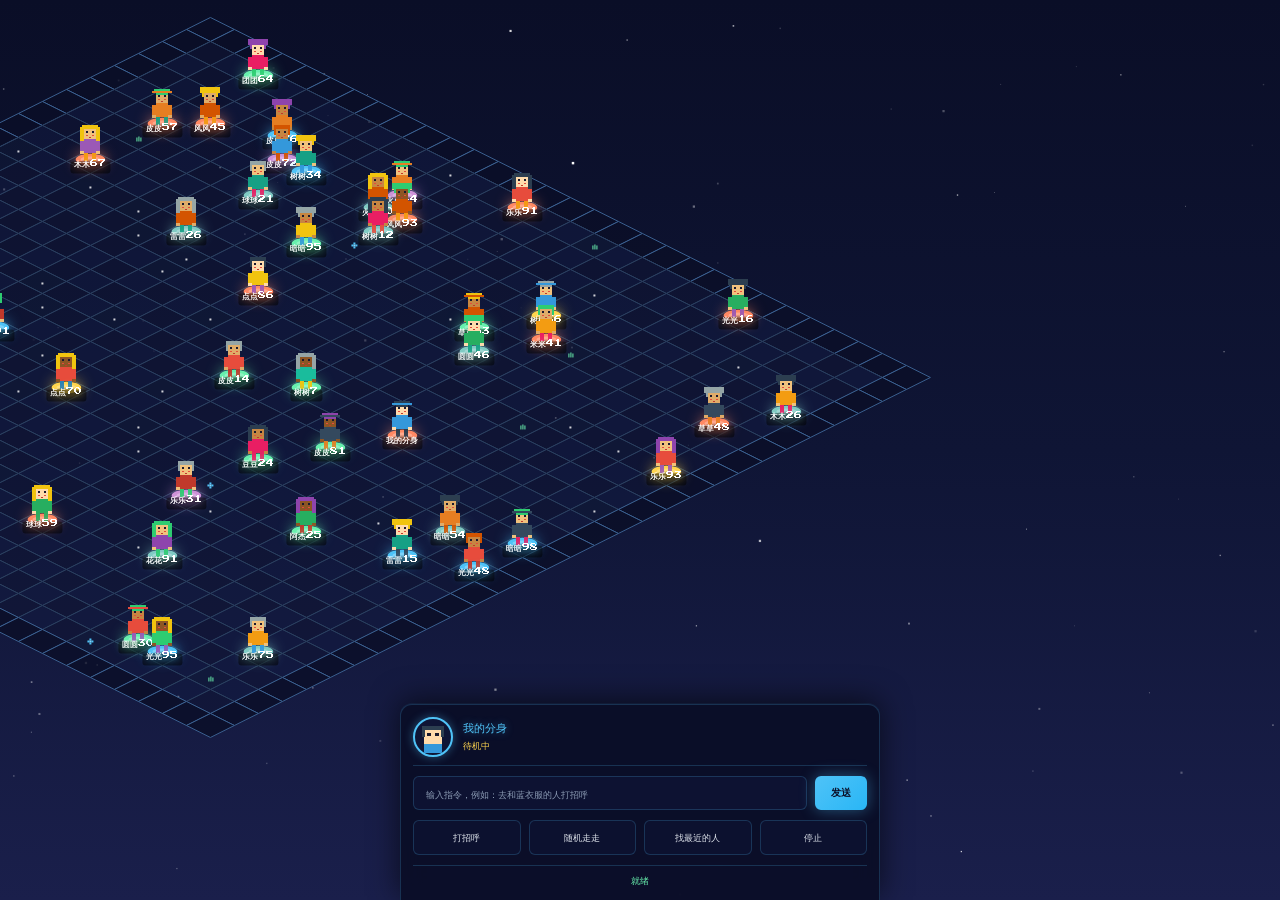
==== web/index.html @ ec74083a "20260609" ====
<!DOCTYPE html>
<html lang="zh-CN">
<head>
    <meta charset="UTF-8">
    <meta name="viewport" content="width=device-width, initial-scale=1.0, maximum-scale=1.0, user-scalable=no">
    <title>像素分身虚拟空间</title>
    <link rel="stylesheet" href="css/style.css">
</head>
<body>
    <!-- 游戏主画布 -->
    <div id="game-container">
        <canvas id="gameCanvas"></canvas>
    </div>

    <!-- 手机控制端 -->
    <div id="mobile-control">
        <div class="control-header">
            <div class="player-avatar">
                <canvas id="playerAvatar" width="32" height="32"></canvas>
            </div>
            <div class="player-info">
                <span class="player-name">我的分身</span>
                <span class="player-status">待机中</span>
            </div>
        </div>
        
        <div class="control-body">
            <div class="input-area">
                <input type="text" id="commandInput" placeholder="输入指令，例如：去和蓝衣服的人打招呼" />
                <button id="sendBtn">发送</button>
            </div>
            
            <div class="quick-actions">
                <button class="action-btn" data-action="greet">打招呼</button>
                <button class="action-btn" data-action="random">随机走走</button>
                <button class="action-btn" data-action="chat">找最近的人</button>
                <button class="action-btn" data-action="stop">停止</button>
            </div>
        </div>
        
        <div class="status-bar">
            <span id="statusText">就绪</span>
        </div>
    </div>

    <!-- 像素字体 -->
    <link href="https://fonts.googleapis.com/css2?family=Press+Start+2P&display=swap" rel="stylesheet">
    
    <script src="js/utils.js"></script>
    <script src="js/pathfinding.js"></script>
    <script src="js/character.js"></script>
    <script src="js/map.js"></script>
    <script src="js/game.js"></script>
    <script src="js/main.js"></script>
</body>
</html>
---- web/css/style.css ----
/* ============================================
   Antigravity 像素风虚拟空间 - 全局样式
   风格：深蓝星空科技风 + 2.5D等轴测视角
   ============================================ */

:root {
    --bg-color: #0a0e27;
    --bg-gradient-start: #0a0e27;
    --bg-gradient-end: #1a1f4b;
    --grid-line: #2a3f5f;
    --grid-line-bright: #3a5f8f;
    --grid-fill: #0f1535;
    --grid-fill-alt: #121940;
    --accent-color: #4fc3f7;
    --accent-glow: rgba(79, 195, 247, 0.4);
    --text-color: #e0e6ed;
    --text-muted: #8b9bb4;
    --pixel-border: #1a2a4a;
    --panel-bg: rgba(10, 14, 39, 0.92);
    --panel-border: rgba(79, 195, 247, 0.2);
    --btn-primary: #4fc3f7;
    --btn-hover: #81d4fa;
    --success: #69f0ae;
    --warning: #ffd54f;
    --bubble-bg: rgba(25, 55, 95, 0.9);
    --bubble-border: rgba(79, 195, 247, 0.5);
}

* {
    margin: 0;
    padding: 0;
    box-sizing: border-box;
    image-rendering: pixelated;
    image-rendering: crisp-edges;
}

html, body {
    width: 100%;
    height: 100%;
    overflow: hidden;
    background: var(--bg-color);
    font-family: 'Press Start 2P', 'Courier New', monospace;
    font-size: 12px;
    color: var(--text-color);
}

/* ============================================
   游戏画布容器
   ============================================ */
#game-container {
    position: fixed;
    top: 0;
    left: 0;
    width: 100%;
    height: 100%;
    z-index: 1;
    overflow: hidden;
    background: linear-gradient(180deg, var(--bg-gradient-start) 0%, var(--bg-gradient-end) 100%);
}

/* 星空背景效果 */
#game-container::before {
    content: '';
    position: absolute;
    top: 0;
    left: 0;
    width: 100%;
    height: 100%;
    background-image: 
        radial-gradient(2px 2px at 20px 30px, rgba(255,255,255,0.8), transparent),
        radial-gradient(2px 2px at 40px 70px, rgba(255,255,255,0.6), transparent),
        radial-gradient(1px 1px at 90px 40px, rgba(255,255,255,0.9), transparent),
        radial-gradient(2px 2px at 130px 80px, rgba(255,255,255,0.5), transparent),
        radial-gradient(1px 1px at 160px 20px, rgba(255,255,255,0.7), transparent),
        radial-gradient(2px 2px at 200px 60px, rgba(255,255,255,0.6), transparent),
        radial-gradient(1px 1px at 250px 30px, rgba(255,255,255,0.8), transparent),
        radial-gradient(2px 2px at 300px 90px, rgba(255,255,255,0.5), transparent),
        radial-gradient(1px 1px at 350px 50px, rgba(255,255,255,0.7), transparent),
        radial-gradient(2px 2px at 400px 70px, rgba(255,255,255,0.6), transparent);
    background-size: 400px 100px;
    opacity: 0.6;
    pointer-events: none;
    z-index: 0;
}

#gameCanvas {
    display: block;
    width: 100%;
    height: 100%;
    image-rendering: pixelated;
    image-rendering: crisp-edges;
    position: relative;
    z-index: 1;
}

/* ============================================
   任务面板 (底部固定面板)
   ============================================ */
#mobile-control {
    position: fixed;
    bottom: 0;
    left: 0;
    width: 100%;
    z-index: 100;
    background: var(--panel-bg);
    border-top: 1px solid var(--panel-border);
    box-shadow: 0 -4px 30px rgba(0,0,0,0.6), 0 -1px 0 rgba(79, 195, 247, 0.1);
    padding: 12px;
    display: flex;
    flex-direction: column;
    gap: 10px;
    backdrop-filter: blur(10px);
}

/* 头部：玩家信息 */
.control-header {
    display: flex;
    align-items: center;
    gap: 10px;
    padding-bottom: 8px;
    border-bottom: 1px solid var(--panel-border);
}

.player-avatar {
    width: 40px;
    height: 40px;
    background: var(--grid-fill);
    border: 2px solid var(--accent-color);
    border-radius: 50%;
    overflow: hidden;
    box-shadow: 0 0 10px var(--accent-glow);
    image-rendering: pixelated;
}

.player-avatar canvas {
    width: 100%;
    height: 100%;
    display: block;
}

.player-info {
    display: flex;
    flex-direction: column;
    gap: 4px;
}

.player-name {
    font-size: 11px;
    color: var(--accent-color);
    text-shadow: 0 0 8px var(--accent-glow);
}

.player-status {
    font-size: 9px;
    color: var(--warning);
}

/* 输入区域 */
.control-body {
    display: flex;
    flex-direction: column;
    gap: 10px;
}

.input-area {
    display: flex;
    gap: 8px;
}

#commandInput {
    flex: 1;
    padding: 10px 12px;
    background: rgba(15, 21, 53, 0.8);
    border: 1px solid var(--panel-border);
    border-radius: 6px;
    color: var(--text-color);
    font-family: inherit;
    font-size: 10px;
    outline: none;
    transition: all 0.2s;
}

#commandInput:focus {
    border-color: var(--accent-color);
    box-shadow: 0 0 8px var(--accent-glow);
}

#commandInput::placeholder {
    color: var(--text-muted);
    font-size: 9px;
}

#sendBtn {
    padding: 10px 16px;
    background: linear-gradient(135deg, var(--btn-primary), #29b6f6);
    border: none;
    border-radius: 6px;
    color: #0a0e27;
    font-family: inherit;
    font-size: 10px;
    font-weight: bold;
    cursor: pointer;
    transition: all 0.2s;
    box-shadow: 0 0 15px var(--accent-glow);
}

#sendBtn:active {
    transform: translateY(2px);
    box-shadow: 0 0 8px var(--accent-glow);
}

#sendBtn:hover {
    background: linear-gradient(135deg, var(--btn-hover), #4fc3f7);
    box-shadow: 0 0 20px var(--accent-glow);
}

/* 快捷按钮 */
.quick-actions {
    display: grid;
    grid-template-columns: repeat(4, 1fr);
    gap: 8px;
}

.action-btn {
    padding: 10px 4px;
    background: rgba(15, 21, 53, 0.6);
    border: 1px solid var(--panel-border);
    border-radius: 6px;
    color: var(--text-color);
    font-family: inherit;
    font-size: 9px;
    cursor: pointer;
    transition: all 0.2s;
    text-align: center;
    line-height: 1.4;
}

.action-btn:hover {
    background: rgba(79, 195, 247, 0.15);
    border-color: var(--accent-color);
    box-shadow: 0 0 10px var(--accent-glow);
}

.action-btn:active {
    transform: translateY(2px);
}

/* 状态栏 */
.status-bar {
    text-align: center;
    padding-top: 6px;
    border-top: 1px solid var(--panel-border);
}

#statusText {
    font-size: 9px;
    color: var(--success);
    animation: pulse 2s infinite;
}

@keyframes pulse {
    0%, 100% { opacity: 1; }
    50% { opacity: 0.6; }
}

/* ============================================
   响应式适配
   ============================================ */
@media (min-width: 768px) {
    #mobile-control {
        max-width: 480px;
        left: 50%;
        transform: translateX(-50%);
        border-radius: 12px 12px 0 0;
        border-left: 1px solid var(--panel-border);
        border-right: 1px solid var(--panel-border);
    }
}

/* ============================================
   文字气泡动画
   ============================================ */
@keyframes bubblePop {
    0% { transform: scale(0) translateY(10px); opacity: 0; }
    60% { transform: scale(1.1) translateY(-2px); opacity: 1; }
    100% { transform: scale(1) translateY(0); opacity: 1; }
}

@keyframes bubbleFade {
    0% { opacity: 1; }
    100% { opacity: 0; }
}
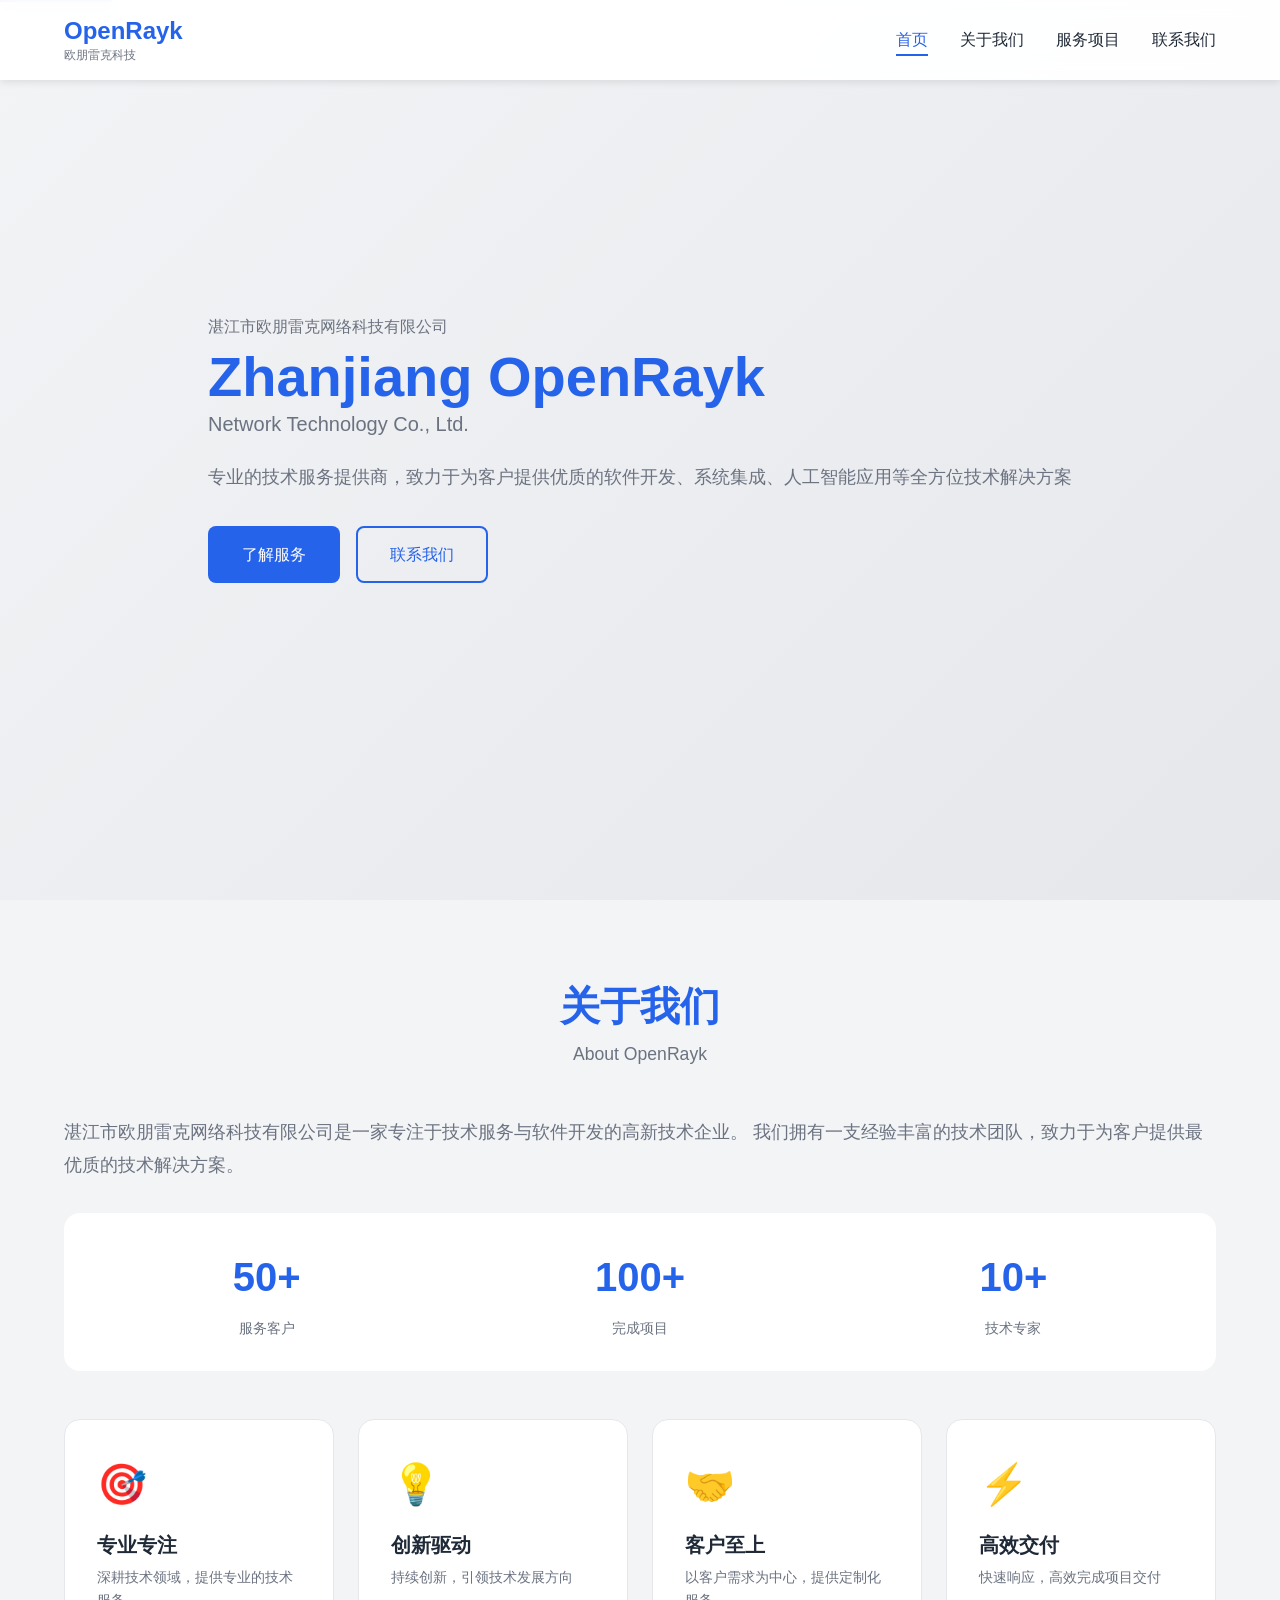
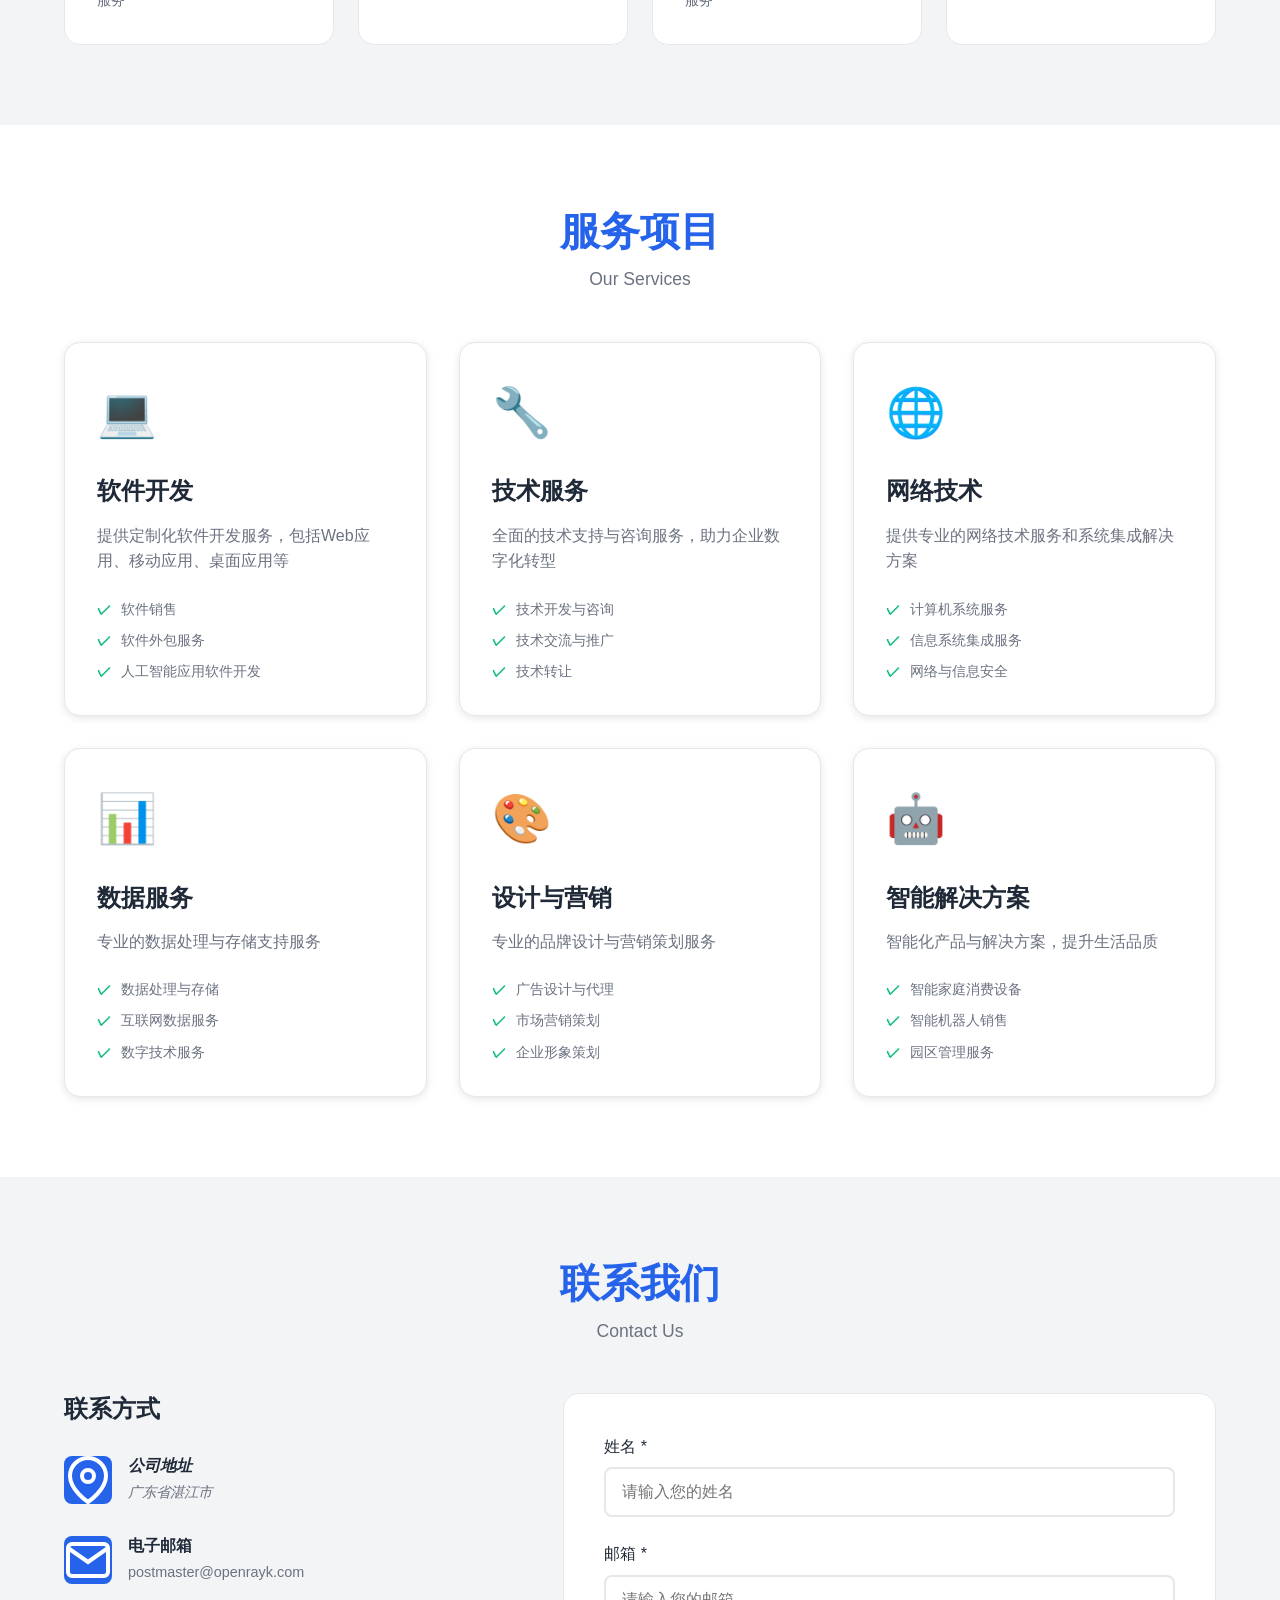
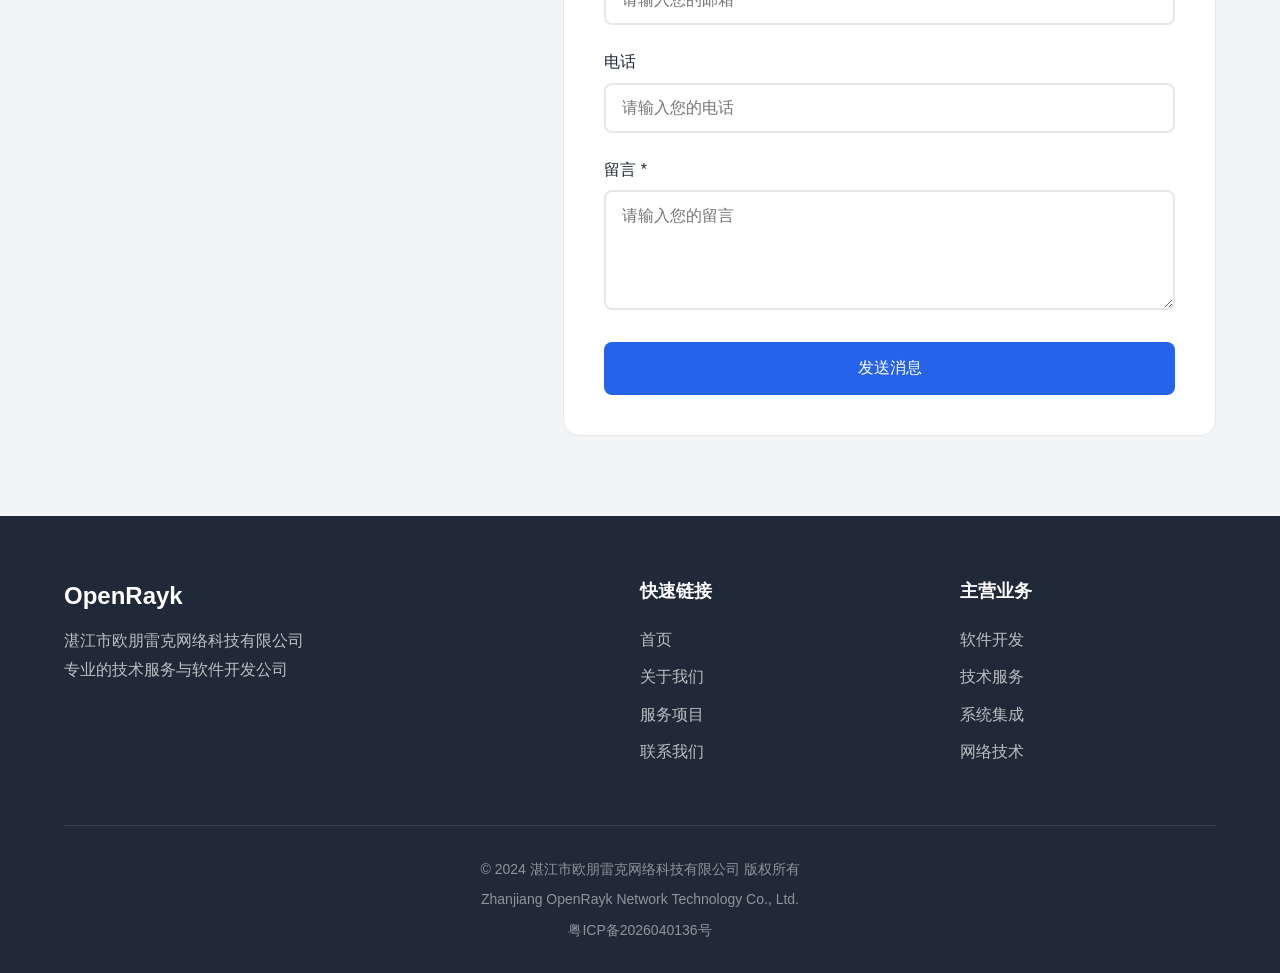
==== commit c24dffdd: "20260609" ====
--- a/web/index.html
+++ b/web/index.html
@@ -2,55 +2,389 @@
 <html lang="zh-CN">
 <head>
     <meta charset="UTF-8">
-    <meta name="viewport" content="width=device-width, initial-scale=1.0, maximum-scale=1.0, user-scalable=no">
-    <title>像素分身虚拟空间</title>
-    <link rel="stylesheet" href="css/style.css">
+    <meta name="viewport" content="width=device-width, initial-scale=1.0">
+    
+    <!-- 基础SEO Meta标签 -->
+    <title>湛江市欧朋雷克网络科技有限公司 - 专业的软件开发与技术服务商 | OpenRayk</title>
+    <meta name="description" content="湛江市欧朋雷克网络科技有限公司提供专业的软件开发、技术服务、系统集成、人工智能应用等全方位技术解决方案。10+年行业经验，100+成功案例，值得信赖的技术合作伙伴。">
+    <meta name="keywords" content="欧朋雷克,OpenRayk,软件开发,技术服务,系统集成,人工智能,网络技术,湛江软件公司,广东软件开发,定制化开发,数字化转型">
+    <meta name="author" content="湛江市欧朋雷克网络科技有限公司">
+    <meta name="copyright" content="© 2026 湛江市欧朋雷克网络科技有限公司">
+    <meta name="robots" content="index, follow, max-image-preview:large, max-snippet:-1, max-video-preview:-1">
+    <meta name="googlebot" content="index, follow">
+    <link rel="canonical" href="https://openrayk.com/">
+    
+    <!-- Open Graph 社交媒体标签 -->
+    <meta property="og:type" content="website">
+    <meta property="og:title" content="湛江市欧朋雷克网络科技有限公司 - 专业的软件开发与技术服务商">
+    <meta property="og:description" content="提供专业的软件开发、技术服务、系统集成、人工智能应用等全方位技术解决方案。10+年行业经验，100+成功案例。">
+    <meta property="og:url" content="https://openrayk.com/">
+    <meta property="og:site_name" content="OpenRayk 欧朋雷克科技">
+    <meta property="og:locale" content="zh_CN">
+    <meta property="og:image" content="https://openrayk.com/images/og-image.png">
+    <meta property="og:image:width" content="1200">
+    <meta property="og:image:height" content="630">
+    
+    <!-- Twitter Card 标签 -->
+    <meta name="twitter:card" content="summary_large_image">
+    <meta name="twitter:title" content="湛江市欧朋雷克网络科技有限公司 - 专业的软件开发与技术服务商">
+    <meta name="twitter:description" content="提供专业的软件开发、技术服务、系统集成、人工智能应用等全方位技术解决方案。">
+    <meta name="twitter:image" content="https://openrayk.com/images/og-image.png">
+    
+    <!-- 结构化数据 Schema.org JSON-LD -->
+    <script type="application/ld+json">
+    {
+        "@context": "https://schema.org",
+        "@type": "Organization",
+        "name": "湛江市欧朋雷克网络科技有限公司",
+        "alternateName": "OpenRayk",
+        "url": "https://openrayk.com",
+        "logo": "https://openrayk.com/images/logo.png",
+        "description": "专业的技术服务提供商，致力于为客户提供优质的软件开发、系统集成、人工智能应用等全方位技术解决方案",
+        "address": {
+            "@type": "PostalAddress",
+            "addressRegion": "广东省",
+            "addressLocality": "湛江市",
+            "addressCountry": "CN"
+        },
+        "contactPoint": {
+            "@type": "ContactPoint",
+            "email": "postmaster@openrayk.com",
+            "contactType": "customer service"
+        },
+        "sameAs": []
+    }
+    </script>
+    
+    <script type="application/ld+json">
+    {
+        "@context": "https://schema.org",
+        "@type": "WebSite",
+        "name": "OpenRayk 欧朋雷克科技",
+        "alternateName": "湛江市欧朋雷克网络科技有限公司",
+        "url": "https://openrayk.com",
+        "potentialAction": {
+            "@type": "SearchAction",
+            "target": "https://openrayk.com/search?q={search_term_string}",
+            "query-input": "required name=search_term_string"
+        }
+    }
+    </script>
+
+    <script type="application/ld+json">
+    {
+        "@context": "https://schema.org",
+        "@type": "BreadcrumbList",
+        "itemListElement": [
+            {
+                "@type": "ListItem",
+                "position": 1,
+                "name": "首页",
+                "item": "https://openrayk.com/"
+            }
+        ]
+    }
+    </script>
+    
+    <link rel="stylesheet" href="styles.css">
+    <link rel="icon" type="image/png" href="data:image/svg+xml,<svg xmlns='http://www.w3.org/2000/svg' viewBox='0 0 100 100'><text y='.9em' font-size='90'>🌐</text></svg>">
 </head>
 <body>
-    <!-- 游戏主画布 -->
-    <div id="game-container">
-        <canvas id="gameCanvas"></canvas>
-    </div>
-
-    <!-- 手机控制端 -->
-    <div id="mobile-control">
-        <div class="control-header">
-            <div class="player-avatar">
-                <canvas id="playerAvatar" width="32" height="32"></canvas>
-            </div>
-            <div class="player-info">
-                <span class="player-name">我的分身</span>
-                <span class="player-status">待机中</span>
+    <header class="header" id="header" role="banner">
+        <nav class="nav container" aria-label="主导航">
+            <div class="nav__logo">
+                <h1><a href="/" aria-label="OpenRayk 欧朋雷克科技 - 返回首页">OpenRayk</a></h1>
+                <span class="nav__subtitle">欧朋雷克科技</span>
+            </div>
+            <div class="nav__menu" id="nav-menu" aria-label="移动端菜单">
+                <ul class="nav__list" role="menubar">
+                    <li class="nav__item" role="none"><a href="#home" class="nav__link active" role="menuitem">首页</a></li>
+                    <li class="nav__item" role="none"><a href="#about" class="nav__link" role="menuitem">关于我们</a></li>
+                    <li class="nav__item" role="none"><a href="#services" class="nav__link" role="menuitem">服务项目</a></li>
+                    <li class="nav__item" role="none"><a href="#contact" class="nav__link" role="menuitem">联系我们</a></li>
+                </ul>
+                <button class="nav__close" id="nav-close" aria-label="关闭菜单">
+                    <svg width="24" height="24" viewBox="0 0 24 24" fill="none" stroke="currentColor" stroke-width="2" aria-hidden="true">
+                        <line x1="18" y1="6" x2="6" y2="18"></line>
+                        <line x1="6" y1="6" x2="18" y2="18"></line>
+                    </svg>
+                </button>
+            </div>
+            <button class="nav__toggle" id="nav-toggle" aria-label="打开菜单" aria-expanded="false">
+                <svg width="24" height="24" viewBox="0 0 24 24" fill="none" stroke="currentColor" stroke-width="2" aria-hidden="true">
+                    <line x1="3" y1="12" x2="21" y2="12"></line>
+                    <line x1="3" y1="6" x2="21" y2="6"></line>
+                    <line x1="3" y1="18" x2="21" y2="18"></line>
+                </svg>
+            </div>
+        </nav>
+    </header>
+
+    <main class="main" role="main">
+        <section class="hero section" id="home" aria-labelledby="hero-title">
+            <div class="hero__container container">
+                <article class="hero__content">
+                    <h2 id="hero-title" class="hero__title">
+                        <span class="hero__title-small">湛江市欧朋雷克网络科技有限公司</span>
+                        <span class="hero__title-main">Zhanjiang OpenRayk</span>
+                        <span class="hero__title-sub">Network Technology Co., Ltd.</span>
+                    </h2>
+                    <p class="hero__description">
+                        专业的技术服务提供商，致力于为客户提供优质的软件开发、系统集成、人工智能应用等全方位技术解决方案
+                    </p>
+                    <div class="hero__buttons">
+                        <a href="#services" class="button button--primary">了解服务</a>
+                        <a href="#contact" class="button button--outline">联系我们</a>
+                    </div>
+                </article>
+            </div>
+        </section>
+
+        <section class="about section" id="about" aria-labelledby="about-title">
+            <div class="container">
+                <h2 id="about-title" class="section__title">关于我们</h2>
+                <p class="section__subtitle">About OpenRayk</p>
+                
+                <div class="about__content" itemscope itemtype="https://schema.org/AboutPage">
+                    <div class="about__info">
+                        <p class="about__description" itemprop="description">
+                            湛江市欧朋雷克网络科技有限公司是一家专注于技术服务与软件开发的高新技术企业。
+                            我们拥有一支经验丰富的技术团队，致力于为客户提供最优质的技术解决方案。
+                        </p>
+                        <div class="about__stats" aria-label="公司数据统计">
+                            <div class="stat__item">
+                                <span class="stat__number">50+</span>
+                                <span class="stat__text">服务客户</span>
+                            </div>
+                            <div class="stat__item">
+                                <span class="stat__number">100+</span>
+                                <span class="stat__text">完成项目</span>
+                            </div>
+                            <div class="stat__item">
+                                <span class="stat__number">10+</span>
+                                <span class="stat__text">技术专家</span>
+                            </div>
+                        </div>
+                    </div>
+                    
+                    <div class="about__features" aria-label="核心优势">
+                        <article class="feature__card">
+                            <div class="feature__icon" role="img" aria-label="专业专注图标">🎯</div>
+                            <h3 class="feature__title">专业专注</h3>
+                            <p class="feature__description">深耕技术领域，提供专业的技术服务</p>
+                        </article>
+                        <article class="feature__card">
+                            <div class="feature__icon" role="img" aria-label="创新驱动图标">💡</div>
+                            <h3 class="feature__title">创新驱动</h3>
+                            <p class="feature__description">持续创新，引领技术发展方向</p>
+                        </article>
+                        <article class="feature__card">
+                            <div class="feature__icon" role="img" aria-label="客户至上图标">🤝</div>
+                            <h3 class="feature__title">客户至上</h3>
+                            <p class="feature__description">以客户需求为中心，提供定制化服务</p>
+                        </article>
+                        <article class="feature__card">
+                            <div class="feature__icon" role="img" aria-label="高效交付图标">⚡</div>
+                            <h3 class="feature__title">高效交付</h3>
+                            <p class="feature__description">快速响应，高效完成项目交付</p>
+                        </article>
+                    </div>
+                </div>
+            </div>
+        </section>
+
+        <section class="services section" id="services" aria-labelledby="services-title">
+            <div class="container">
+                <h2 id="services-title" class="section__title">服务项目</h2>
+                <p class="section__subtitle">Our Services</p>
+                
+                <div class="services__grid" itemscope itemtype="https://schema.org/ItemList">
+                    <meta itemprop="name" content="服务项目列表">
+                    <link itemprop="itemListOrder" href="https://schema.org/ItemListOrderAscending">
+                    
+                    <article class="service__card" itemscope itemtype="https://schema.org/Service" itemprop="itemListElement">
+                        <meta itemprop="position" content="1">
+                        <div class="service__icon" role="img" aria-label="软件开发图标">💻</div>
+                        <h3 class="service__title" itemprop="name">软件开发</h3>
+                        <p class="service__description" itemprop="description">提供定制化软件开发服务，包括Web应用、移动应用、桌面应用等</p>
+                        <ul class="service__list">
+                            <li>软件销售</li>
+                            <li>软件外包服务</li>
+                            <li>人工智能应用软件开发</li>
+                        </ul>
+                    </article>
+
+                    <article class="service__card" itemscope itemtype="https://schema.org/Service" itemprop="itemListElement">
+                        <meta itemprop="position" content="2">
+                        <div class="service__icon" role="img" aria-label="技术服务图标">🔧</div>
+                        <h3 class="service__title" itemprop="name">技术服务</h3>
+                        <p class="service__description" itemprop="description">全面的技术支持与咨询服务，助力企业数字化转型</p>
+                        <ul class="service__list">
+                            <li>技术开发与咨询</li>
+                            <li>技术交流与推广</li>
+                            <li>技术转让</li>
+                        </ul>
+                    </article>
+
+                    <article class="service__card" itemscope itemtype="https://schema.org/Service" itemprop="itemListElement">
+                        <meta itemprop="position" content="3">
+                        <div class="service__icon" role="img" aria-label="网络技术图标">🌐</div>
+                        <h3 class="service__title" itemprop="name">网络技术</h3>
+                        <p class="service__description" itemprop="description">提供专业的网络技术服务和系统集成解决方案</p>
+                        <ul class="service__list">
+                            <li>计算机系统服务</li>
+                            <li>信息系统集成服务</li>
+                            <li>网络与信息安全</li>
+                        </ul>
+                    </article>
+
+                    <article class="service__card" itemscope itemtype="https://schema.org/Service" itemprop="itemListElement">
+                        <meta itemprop="position" content="4">
+                        <div class="service__icon" role="img" aria-label="数据服务图标">📊</div>
+                        <h3 class="service__title" itemprop="name">数据服务</h3>
+                        <p class="service__description" itemprop="description">专业的数据处理与存储支持服务</p>
+                        <ul class="service__list">
+                            <li>数据处理与存储</li>
+                            <li>互联网数据服务</li>
+                            <li>数字技术服务</li>
+                        </ul>
+                    </article>
+
+                    <article class="service__card" itemscope itemtype="https://schema.org/Service" itemprop="itemListElement">
+                        <meta itemprop="position" content="5">
+                        <div class="service__icon" role="img" aria-label="设计与营销图标">🎨</div>
+                        <h3 class="service__title" itemprop="name">设计与营销</h3>
+                        <p class="service__description" itemprop="description">专业的品牌设计与营销策划服务</p>
+                        <ul class="service__list">
+                            <li>广告设计与代理</li>
+                            <li>市场营销策划</li>
+                            <li>企业形象策划</li>
+                        </ul>
+                    </article>
+
+                    <article class="service__card" itemscope itemtype="https://schema.org/Service" itemprop="itemListElement">
+                        <meta itemprop="position" content="6">
+                        <div class="service__icon" role="img" aria-label="智能解决方案图标">🤖</div>
+                        <h3 class="service__title" itemprop="name">智能解决方案</h3>
+                        <p class="service__description" itemprop="description">智能化产品与解决方案，提升生活品质</p>
+                        <ul class="service__list">
+                            <li>智能家庭消费设备</li>
+                            <li>智能机器人销售</li>
+                            <li>园区管理服务</li>
+                        </ul>
+                    </article>
+                </div>
+            </div>
+        </section>
+
+        <section class="contact section" id="contact" aria-labelledby="contact-title">
+            <div class="container">
+                <h2 id="contact-title" class="section__title">联系我们</h2>
+                <p class="section__subtitle">Contact Us</p>
+                
+                <div class="contact__content">
+                    <div class="contact__info">
+                        <h3 class="contact__title">联系方式</h3>
+                        <address class="contact__item">
+                            <svg class="contact__icon" width="24" height="24" viewBox="0 0 24 24" fill="none" stroke="currentColor" stroke-width="2" aria-hidden="true">
+                                <path d="M21 10c0 7-9 13-9 13s-9-6-9-13a9 9 0 0 1 18 0z"></path>
+                                <circle cx="12" cy="10" r="3"></circle>
+                            </svg>
+                            <div>
+                                <h4>公司地址</h4>
+                                <p>广东省湛江市</p>
+                            </div>
+                        </address>
+                        <!-- <div class="contact__item">
+                            <svg class="contact__icon" width="24" height="24" viewBox="0 0 24 24" fill="none" stroke="currentColor" stroke-width="2" aria-hidden="true">
+                                <path d="M22 16.92v3a2 2 0 0 1-2.18 2 19.79 19.79 0 0 1-8.63-3.07 19.5 19.5 0 0 1-6-6 19.79 19.79 0 0 1-3.07-8.67A2 2 0 0 1 4.11 2h3a2 2 0 0 1 2 1.72 12.84 12.84 0 0 0 .7 2.81 2 2 0 0 1-.45 2.11L8.09 9.91a16 16 0 0 0 6 6l1.27-1.27a2 2 0 0 1 2.11-.45 12.84 12.84 0 0 0 2.81.7A2 2 0 0 1 22 16.92z"></path>
+                            </svg>
+                            <div>
+                                <h4>联系电话</h4>
+                                <p>+86 XXX-XXXX-XXXX</p>
+                            </div>
+                        </div> -->
+                        <div class="contact__item">
+                            <svg class="contact__icon" width="24" height="24" viewBox="0 0 24 24" fill="none" stroke="currentColor" stroke-width="2" aria-hidden="true">
+                                <path d="M4 4h16c1.1 0 2 .9 2 2v12c0 1.1-.9 2-2 2H4c-1.1 0-2-.9-2-2V6c0-1.1.9-2 2-2z"></path>
+                                <polyline points="22,6 12,13 2,6"></polyline>
+                            </svg>
+                            <div>
+                                <h4>电子邮箱</h4>
+                                <p><a href="mailto:postmaster@openrayk.com" itemprop="email">postmaster@openrayk.com</a></p>
+                            </div>
+                        </div>
+                    </div>
+
+                    <div class="contact__form-wrapper">
+                        <form class="contact__form" id="contact-form" action="#" method="POST" novalidate aria-label="联系表单">
+                            <div class="form__group">
+                                <label for="name" class="form__label">姓名 <span aria-label="必填">*</span></label>
+                                <input type="text" id="name" name="name" class="form__input" placeholder="请输入您的姓名" required autocomplete="name" aria-required="true">
+                            </div>
+                            <div class="form__group">
+                                <label for="email" class="form__label">邮箱 <span aria-label="必填">*</span></label>
+                                <input type="email" id="email" name="email" class="form__input" placeholder="请输入您的邮箱" required autocomplete="email" aria-required="true">
+                            </div>
+                            <div class="form__group">
+                                <label for="phone" class="form__label">电话</label>
+                                <input type="tel" id="phone" name="phone" class="form__input" placeholder="请输入您的电话" autocomplete="tel">
+                            </div>
+                            <div class="form__group">
+                                <label for="message" class="form__label">留言 <span aria-label="必填">*</span></label>
+                                <textarea id="message" name="message" class="form__textarea" placeholder="请输入您的留言" rows="4" required aria-required="true"></textarea>
+                            </div>
+                            <button type="submit" class="button button--primary button--full">发送消息</button>
+                        </form>
+                    </div>
+                </div>
+            </div>
+        </section>
+    </main>
+
+    <footer class="footer" role="contentinfo">
+        <div class="container">
+            <div class="footer__content">
+                <div class="footer__info">
+                    <h3 class="footer__logo">OpenRayk</h3>
+                    <p class="footer__description">
+                        湛江市欧朋雷克网络科技有限公司<br>
+                        专业的技术服务与软件开发公司
+                    </p>
+                </div>
+                <nav class="footer__links" aria-label="快速链接">
+                    <h4>快速链接</h4>
+                    <ul>
+                        <li><a href="#home">首页</a></li>
+                        <li><a href="#about">关于我们</a></li>
+                        <li><a href="#services">服务项目</a></li>
+                        <li><a href="#contact">联系我们</a></li>
+                    </ul>
+                </nav>
+                <div class="footer__services" aria-label="主营业务">
+                    <h4>主营业务</h4>
+                    <ul>
+                        <li>软件开发</li>
+                        <li>技术服务</li>
+                        <li>系统集成</li>
+                        <li>网络技术</li>
+                    </ul>
+                </div>
+            </div>
+            <div class="footer__bottom">
+                <p>&copy; 2024 湛江市欧朋雷克网络科技有限公司 版权所有</p>
+                <p>Zhanjiang OpenRayk Network Technology Co., Ltd.</p>
+                <p class="footer__icp"><a href="https://beian.miit.gov.cn/" target="_blank" rel="noopener noreferrer">粤ICP备2026040136号</a></p>
             </div>
         </div>
-        
-        <div class="control-body">
-            <div class="input-area">
-                <input type="text" id="commandInput" placeholder="输入指令，例如：去和蓝衣服的人打招呼" />
-                <button id="sendBtn">发送</button>
-            </div>
-            
-            <div class="quick-actions">
-                <button class="action-btn" data-action="greet">打招呼</button>
-                <button class="action-btn" data-action="random">随机走走</button>
-                <button class="action-btn" data-action="chat">找最近的人</button>
-                <button class="action-btn" data-action="stop">停止</button>
-            </div>
-        </div>
-        
-        <div class="status-bar">
-            <span id="statusText">就绪</span>
-        </div>
-    </div>
-
-    <!-- 像素字体 -->
-    <link href="https://fonts.googleapis.com/css2?family=Press+Start+2P&display=swap" rel="stylesheet">
-    
-    <script src="js/utils.js"></script>
-    <script src="js/pathfinding.js"></script>
-    <script src="js/character.js"></script>
-    <script src="js/map.js"></script>
-    <script src="js/game.js"></script>
-    <script src="js/main.js"></script>
+    </footer>
+
+    <a href="#home" class="scrolltop" id="scrolltop" aria-label="返回顶部" title="返回顶部">
+        <svg width="24" height="24" viewBox="0 0 24 24" fill="none" stroke="currentColor" stroke-width="2">
+            <polyline points="18 15 12 9 6 15"></polyline>
+        </svg>
+    </a>
+
+    <script src="script.js"></script>
 </body>
 </html>
--- a/web/styles.css
+++ b/web/styles.css
@@ -0,0 +1,764 @@
+:root {
+    --header-height: 5rem;
+    --primary-color: #2563eb;
+    --primary-dark: #1d4ed8;
+    --primary-light: #3b82f6;
+    --secondary-color: #10b981;
+    --text-color: #1f2937;
+    --text-light: #6b7280;
+    --bg-color: #ffffff;
+    --bg-secondary: #f3f4f6;
+    --border-color: #e5e7eb;
+    --shadow: 0 2px 8px 0 rgb(0 0 0 / 0.1);
+    --transition: all 0.3s ease;
+    --radius: 8px;
+    --radius-lg: 16px;
+    
+    /* SEO优化：焦点可见性颜色 */
+    --focus-color: var(--primary-color);
+    --focus-offset: 2px;
+}
+
+*
+{
+    margin: 0;
+    padding: 0;
+    box-sizing: border-box;
+}
+
+html {
+    scroll-behavior: smooth;
+    
+    /* 性能优化：优化渲染性能 */
+    -webkit-text-size-adjust: 100%;
+    -moz-text-size-adjust: 100%;
+    text-size-adjust: 100%;
+}
+
+body {
+    font-family: -apple-system, BlinkMacSystemFont, 'Segoe UI', 'PingFang SC', 'Microsoft YaHei', sans-serif;
+    font-size: 16px;
+    line-height: 1.6;
+    color: var(--text-color);
+    background-color: var(--bg-color);
+    
+    /* 可访问性：优化文本渲染 */
+    -webkit-font-smoothing: antialiased;
+    -moz-osx-font-smoothing: grayscale;
+    text-rendering: optimizeLegibility;
+}
+h1, h2, h3, h4 {
+    font-weight: 600;
+    line-height: 1.3;
+}
+a {
+    text-decoration: none;
+    color: inherit;
+    
+    /* SEO/可访问性：改善焦点可见性 */
+    &:focus-visible {
+        outline: 2px solid var(--focus-color);
+        outline-offset: var(--focus-offset);
+        border-radius: 2px;
+    }
+}
+
+/* SEO优化：键盘导航焦点样式 */
+:focus-visible {
+    outline: 2px solid var(--focus-color);
+    outline-offset: var(--focus-offset);
+}
+
+/* 移除默认焦点样式（仅对鼠标用户） */
+:focus:not(:focus-visible) {
+    outline: none;
+}
+
+ul {
+    list-style: none;
+}
+.container {
+    max-width: 1200px;
+    margin: 0 auto;
+    padding: 0 1.5rem;
+}
+.section {
+    padding: 5rem 0;
+}
+.section__title {
+    font-size: 2.5rem;
+    text-align: center;
+    margin-bottom: 0.5rem;
+    color: var(--primary-color);
+}
+.section__subtitle {
+    text-align: center;
+    color: var(--text-light);
+    font-size: 1.1rem;
+    margin-bottom: 3rem;
+}
+.button {
+    display: inline-flex;
+    align-items: center;
+    justify-content: center;
+    padding: 0.875rem 2rem;
+    border-radius: var(--radius);
+    font-weight: 500;
+    font-size: 1rem;
+    cursor: pointer;
+    transition: var(--transition);
+    border: 2px solid transparent;
+}
+.button--primary {
+    background: var(--primary-color);
+    color: white;
+}
+.button--primary:hover {
+    background: var(--primary-dark);
+    transform: translateY(-2px);
+    box-shadow: 0 4px 12px rgba(0, 0, 0, 0.15);
+}
+.button--outline {
+    background: transparent;
+    border-color: var(--primary-color);
+    color: var(--primary-color);
+}
+.button--outline:hover {
+    background: var(--primary-color);
+    color: white;
+}
+.button--full {
+    width: 100%;
+}
+.header {
+    position: fixed;
+    top: 0;
+    left: 0;
+    width: 100%;
+    background: rgba(255, 255, 255, 0.95);
+    backdrop-filter: blur(10px);
+    z-index: 1000;
+    box-shadow: var(--shadow);
+    transition: var(--transition);
+}
+.header.scroll-header {
+    box-shadow: 0 4px 12px rgba(0, 0, 0, 0.1);
+}
+.nav {
+    height: var(--header-height);
+    display: flex;
+    justify-content: space-between;
+    align-items: center;
+}
+.nav__logo {
+    display: flex;
+    flex-direction: column;
+}
+.nav__logo h1 {
+    font-size: 1.5rem;
+    color: var(--primary-color);
+    font-weight: 700;
+}
+.nav__subtitle {
+    font-size: 0.75rem;
+    color: var(--text-light);
+}
+.nav__menu {
+    display: flex;
+    gap: 2rem;
+}
+.nav__list {
+    display: flex;
+    gap: 2rem;
+}
+.nav__link {
+    font-weight: 500;
+    color: var(--text-color);
+    position: relative;
+    padding: 0.5rem 0;
+    transition: var(--transition);
+}
+.nav__link::after {
+    content: '';
+    position: absolute;
+    bottom: 0;
+    left: 0;
+    width: 0;
+    height: 2px;
+    background: var(--primary-color);
+    transition: var(--transition);
+}
+.nav__link:hover,
+.nav__link.active {
+    color: var(--primary-color);
+}
+.nav__link:hover::after,
+.nav__link.active::after {
+    width: 100%;
+}
+.nav__toggle,
+.nav__close {
+    display: none;
+    cursor: pointer;
+    color: var(--text-color);
+}
+.hero {
+    min-height: 100vh;
+    display: flex;
+    align-items: center;
+    background: linear-gradient(135deg, #f3f4f6 0%, #e5e7eb 100%);
+    padding-top: var(--header-height);
+}
+.hero__container {
+    display: grid;
+    grid-template-columns: 1fr;
+    gap: 4rem;
+    align-items: center;
+}
+.hero__content {
+    z-index: 1;
+}
+.hero__title {
+    margin-bottom: 1.5rem;
+}
+.hero__title-small {
+    display: block;
+    font-size: 1rem;
+    color: var(--text-light);
+    margin-bottom: 0.5rem;
+    font-weight: 400;
+}
+.hero__title-main {
+    display: block;
+    font-size: 3.5rem;
+    color: var(--primary-color);
+    font-weight: 700;
+    line-height: 1.1;
+    margin-bottom: 0.25rem;
+}
+.hero__title-sub {
+    display: block;
+    font-size: 1.25rem;
+    color: var(--text-light);
+    font-weight: 400;
+}
+.hero__description {
+    font-size: 1.125rem;
+    color: var(--text-light);
+    margin-bottom: 2rem;
+    line-height: 1.8;
+}
+.hero__buttons {
+    display: flex;
+    gap: 1rem;
+    flex-wrap: wrap;
+}
+.about {
+    background: var(--bg-secondary);
+}
+.about__content {
+    display: grid;
+    gap: 3rem;
+}
+.about__description {
+    font-size: 1.125rem;
+    color: var(--text-light);
+    margin-bottom: 2rem;
+    line-height: 1.8;
+}
+.about__stats {
+    display: grid;
+    grid-template-columns: repeat(3, 1fr);
+    gap: 2rem;
+    padding: 2rem;
+    background: var(--bg-color);
+    border-radius: var(--radius-lg);
+    text-align: center;
+}
+.stat__item {
+    text-align: center;
+}
+.stat__number {
+    display: block;
+    font-size: 2.5rem;
+    font-weight: 700;
+    color: var(--primary-color);
+}
+.stat__text {
+    display: block;
+    color: var(--text-light);
+    font-size: 0.875rem;
+    margin-top: 0.5rem;
+}
+.about__features {
+    display: grid;
+    grid-template-columns: repeat(auto-fit, minmax(250px, 1fr));
+    gap: 1.5rem;
+}
+.feature__card {
+    padding: 2rem;
+    background: var(--bg-color);
+    border: 1px solid var(--border-color);
+    border-radius: var(--radius-lg);
+    transition: var(--transition);
+}
+.feature__card:hover {
+    transform: translateY(-5px);
+    box-shadow: 0 4px 12px rgba(0, 0, 0, 0.1);
+    border-color: var(--primary-color);
+}
+.feature__icon {
+    font-size: 2.5rem;
+    margin-bottom: 1rem;
+}
+.feature__title {
+    font-size: 1.25rem;
+    margin-bottom: 0.5rem;
+    color: var(--text-color);
+}
+.feature__description {
+    color: var(--text-light);
+    font-size: 0.9rem;
+}
+.services {
+    background: var(--bg-color);
+}
+.services__grid {
+    display: grid;
+    grid-template-columns: repeat(auto-fit, minmax(320px, 1fr));
+    gap: 2rem;
+}
+.service__card {
+    background: var(--bg-color);
+    padding: 2rem;
+    border-radius: var(--radius-lg);
+    box-shadow: var(--shadow);
+    transition: var(--transition);
+    border: 1px solid var(--border-color);
+}
+.service__card:hover {
+    transform: translateY(-10px);
+    box-shadow: var(--shadow);
+    border-color: var(--primary-color);
+}
+.service__icon {
+    font-size: 3rem;
+    margin-bottom: 1.5rem;
+}
+.service__title {
+    font-size: 1.5rem;
+    margin-bottom: 1rem;
+    color: var(--text-color);
+}
+.service__description {
+    color: var(--text-light);
+    margin-bottom: 1.5rem;
+    line-height: 1.6;
+}
+.service__list {
+    display: flex;
+    flex-direction: column;
+    gap: 0.5rem;
+}
+.service__list li {
+    position: relative;
+    padding-left: 1.5rem;
+    color: var(--text-light);
+    font-size: 0.9rem;
+}
+.service__list li::before {
+    content: '✓';
+    position: absolute;
+    left: 0;
+    color: var(--secondary-color);
+    font-weight: bold;
+}
+.contact {
+    background: var(--bg-secondary);
+}
+.contact__content {
+    display: grid;
+    grid-template-columns: 1fr 1.5fr;
+    gap: 4rem;
+    align-items: start;
+}
+.contact__title {
+    font-size: 1.5rem;
+    margin-bottom: 2rem;
+    color: var(--text-color);
+}
+.contact__item {
+    display: flex;
+    gap: 1rem;
+    margin-bottom: 2rem;
+    align-items: flex-start;
+}
+.contact__icon {
+    flex-shrink: 0;
+    width: 48px;
+    height: 48px;
+    background: var(--primary-color);
+    border-radius: var(--radius);
+    display: flex;
+    align-items: center;
+    justify-content: center;
+    color: white;
+}
+.contact__item h4 {
+    font-size: 1rem;
+    margin-bottom: 0.25rem;
+    color: var(--text-color);
+}
+.contact__item p {
+    color: var(--text-light);
+    font-size: 0.9rem;
+}
+.contact__form-wrapper {
+    background: var(--bg-color);
+    padding: 2.5rem;
+    border-radius: var(--radius-lg);
+    border: 1px solid var(--border-color);
+}
+.form__group {
+    margin-bottom: 1.5rem;
+}
+.form__label {
+    display: block;
+    margin-bottom: 0.5rem;
+    font-weight: 500;
+    color: var(--text-color);
+}
+.form__input,
+.form__textarea {
+    width: 100%;
+    padding: 0.875rem 1rem;
+    border: 2px solid var(--border-color);
+    border-radius: var(--radius);
+    font-size: 1rem;
+    font-family: inherit;
+    transition: var(--transition);
+}
+.form__input:focus,
+.form__textarea:focus {
+    outline: none;
+    border-color: var(--primary-color);
+    box-shadow: 0 0 0 3px rgba(37, 99, 235, 0.1);
+}
+.form__textarea {
+    resize: vertical;
+    min-height: 120px;
+}
+.footer {
+    background: #1f2937;
+    color: white;
+    padding-top: 4rem;
+}
+.footer__content {
+    display: grid;
+    grid-template-columns: 2fr 1fr 1fr;
+    gap: 4rem;
+    padding-bottom: 3rem;
+    border-bottom: 1px solid rgba(255, 255, 255, 0.1);
+}
+.footer__info {
+    flex: 1;
+}
+.footer__logo {
+    font-size: 1.5rem;
+    color: white;
+    margin-bottom: 1rem;
+}
+.footer__description {
+    color: rgba(255, 255, 255, 0.7);
+    line-height: 1.8;
+}
+.footer__links h4,
+.footer__services h4 {
+    font-size: 1.1rem;
+    margin-bottom: 1.5rem;
+    color: white;
+}
+.footer__links ul li,
+.footer__services ul li {
+    margin-bottom: 0.75rem;
+}
+.footer__links ul li a {
+    color: rgba(255, 255, 255, 0.7);
+    transition: var(--transition);
+}
+.footer__links ul li a:hover {
+    color: var(--primary-light);
+    padding-left: 0.5rem;
+}
+.footer__services ul li {
+    color: rgba(255, 255, 255, 0.7);
+}
+.footer__bottom {
+    text-align: center;
+    padding: 2rem 0;
+    color: rgba(255, 255, 255, 0.5);
+    font-size: 0.875rem;
+}
+.footer__bottom p:first-child {
+    margin-bottom: 0.5rem;
+}
+.footer__bottom p:not(:first-child) {
+    margin-top: 0.5rem;
+}
+.footer__icp a {
+    color: rgba(255, 255, 255, 0.5);
+    transition: var(--transition);
+}
+.footer__icp a:hover {
+    color: var(--primary-light);
+}
+.scrolltop {
+    position: fixed;
+    right: 2rem;
+    bottom: 2rem;
+    width: 48px;
+    height: 48px;
+    background: var(--primary-color);
+    color: white;
+    border-radius: var(--radius);
+    display: flex;
+    align-items: center;
+    justify-content: center;
+    box-shadow: var(--shadow);
+    opacity: 0;
+    visibility: hidden;
+    transition: var(--transition);
+    z-index: 999;
+}
+.scrolltop:hover {
+    background: var(--primary-dark);
+    transform: translateY(-5px);
+}
+.scrolltop.show {
+    opacity: 1;
+    visibility: visible;
+}
+@media screen and (max-width: 1024px) {
+    .hero__container {
+        grid-template-columns: 1fr;
+        text-align: center;
+    }
+    .contact__content {
+        grid-template-columns: 1fr;
+    }
+    .footer__content {
+        grid-template-columns: 1fr 1fr;
+    }
+}
+@media screen and (max-width: 768px) {
+    .nav__menu {
+        position: fixed;
+        top: 0;
+        right: -100%;
+        width: 80%;
+        max-width: 300px;
+        height: 100vh;
+        background: var(--bg-color);
+        box-shadow: var(--shadow);
+        padding: 4rem 2rem;
+        transition: var(--transition);
+        z-index: 1001;
+    }
+    .nav__menu.show-menu {
+        right: 0;
+    }
+    .nav__list {
+        flex-direction: column;
+        gap: 1.5rem;
+    }
+    .nav__close {
+        display: block;
+        position: absolute;
+        top: 1rem;
+        right: 1rem;
+    }
+    .nav__toggle {
+        display: block;
+    }
+    .section {
+        padding: 3rem 0;
+    }
+    .section__title {
+        font-size: 2rem;
+    }
+    .hero__title-main {
+        font-size: 2.5rem;
+    }
+    .about__stats {
+        grid-template-columns: 1fr;
+        gap: 1.5rem;
+    }
+    .footer__content {
+        grid-template-columns: 1fr;
+        gap: 2rem;
+    }
+}
+@media screen and (max-width: 480px) {
+    .container {
+        padding: 0 1rem;
+    }
+    .hero__title-main {
+        font-size: 2rem;
+    }
+    .hero__buttons {
+        flex-direction: column;
+    }
+    .button {
+        width: 100%;
+    }
+    .services__grid {
+        grid-template-columns: 1fr;
+    }
+}
+
+/* ==================== SEO优化：可访问性与性能增强 ==================== */
+
+/* 减少动画（为有前庭功能障碍的用户） */
+@media (prefers-reduced-motion: reduce) {
+    *,
+    *::before,
+    *::after {
+        animation-duration: 0.01ms !important;
+        animation-iteration-count: 1 !important;
+        transition-duration: 0.01ms !important;
+        scroll-behavior: auto !important;
+    }
+    
+    html {
+        scroll-behavior: auto;
+    }
+}
+
+/* 高对比度模式支持 */
+@media (prefers-contrast: high) {
+    :root {
+        --primary-color: #0000cc;
+        --text-color: #000000;
+        --border-color: #000000;
+    }
+    
+    .button--outline {
+        border-width: 3px;
+    }
+}
+
+/* 打印样式优化（有利于SEO和用户体验） */
+@media print {
+    *,
+    *::before,
+    *::after {
+        background: transparent !important;
+        color: black !important;
+        box-shadow: none !important;
+        text-shadow: none !important;
+    }
+    
+    header,
+    footer,
+    .scrolltop,
+    .nav__toggle,
+    .nav__close,
+    .contact__form-wrapper,
+    button {
+        display: none !important;
+    }
+    
+    a,
+    a:visited {
+        text-decoration: underline;
+    }
+    
+    a[href]::after {
+        content: " (" attr(href) ")";
+    }
+    
+    body {
+        font-size: 12pt;
+        line-height: 1.5;
+    }
+    
+    h1, h2, h3, h4 {
+        page-break-after: avoid;
+    }
+    
+    p, h2, h3 {
+        orphans: 3;
+        widows: 3;
+    }
+    
+    section {
+        page-break-inside: avoid;
+    }
+    
+    .container {
+        max-width: 100%;
+        padding: 0;
+    }
+    
+    .hero {
+        min-height: auto;
+        padding-top: 0;
+    }
+    
+    .section {
+        padding: 1rem 0;
+    }
+}
+
+/* 深色模式支持（可选） */
+@media (prefers-color-scheme: dark) {
+    :root {
+        --bg-color: #1a1a1a;
+        --bg-secondary: #2d2d2d;
+        --text-color: #f5f5f5;
+        --text-light: #b0b0b0;
+        --border-color: #404040;
+        --shadow: 0 2px 8px 0 rgb(0 0 0 / 0.4);
+    }
+    
+    .header {
+        background: rgba(26, 26, 26, 0.95);
+    }
+    
+    .nav__menu {
+        background: var(--bg-color);
+    }
+    
+    .about__stats,
+    .feature__card,
+    .service__card,
+    .contact__form-wrapper {
+        background: var(--bg-secondary);
+        border-color: var(--border-color);
+    }
+    
+    .footer {
+        background: #0a0a0a;
+    }
+}
+
+/* 跳转链接（提升键盘导航体验） */
+.skip-link {
+    position: absolute;
+    top: -40px;
+    left: 0;
+    background: var(--primary-color);
+    color: white;
+    padding: 8px;
+    text-decoration: none;
+    z-index: 100;
+}
+
+.skip-link:focus {
+    top: 0;
+}
+
+/* 图片懒加载占位符优化 */
+img[loading="lazy"] {
+    background-color: var(--bg-secondary);
+}
